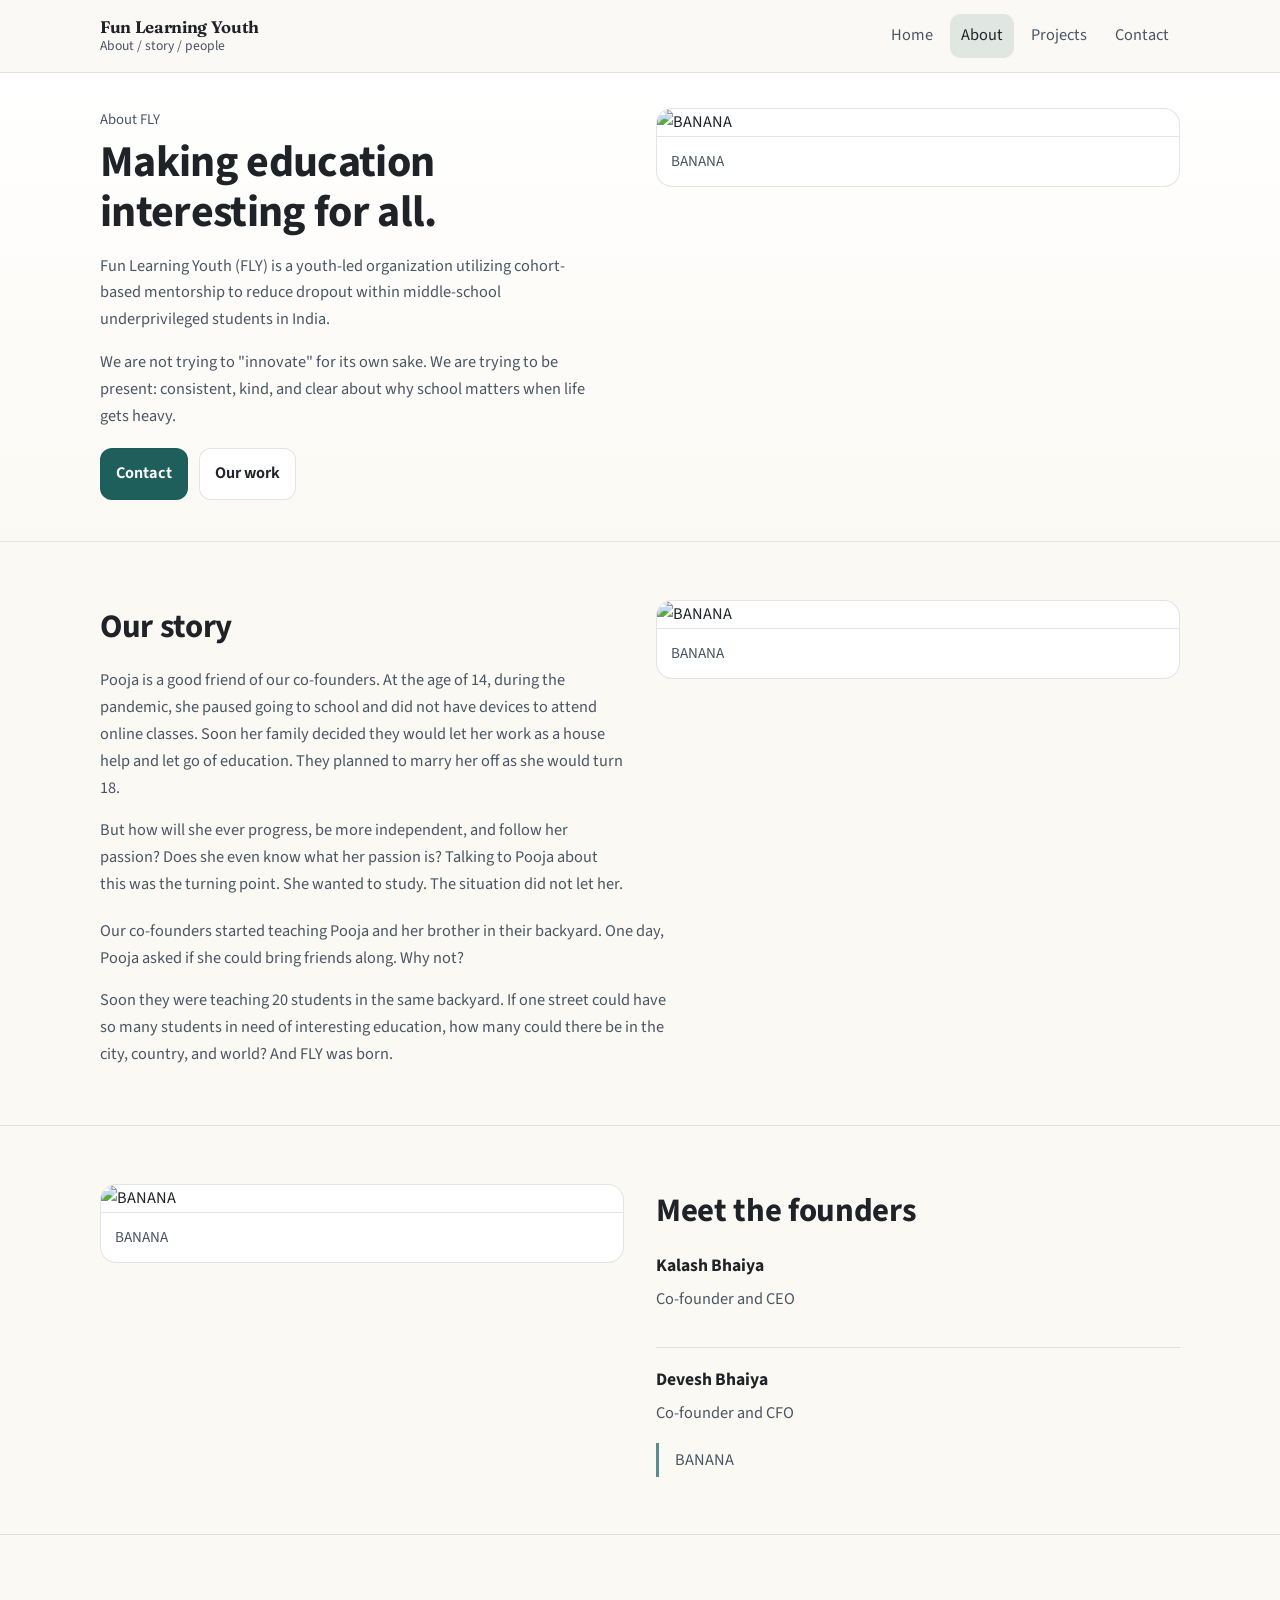
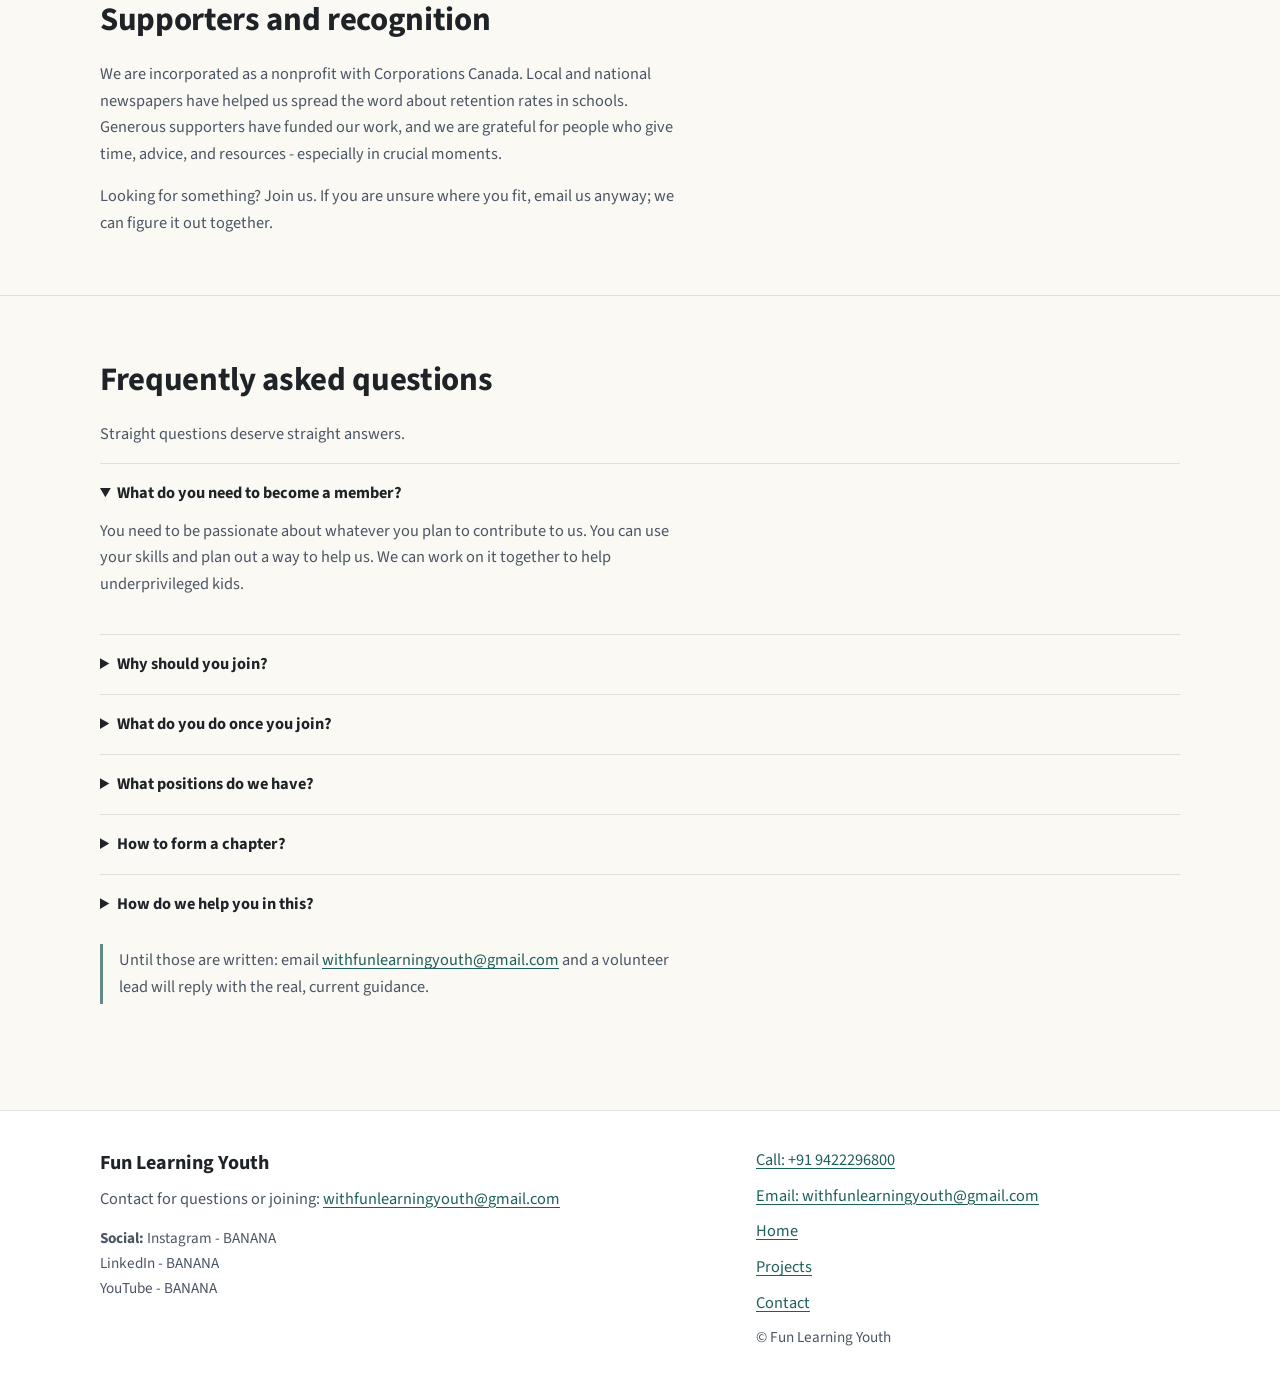
==== about.html @ 1b0cd058 "initial commit" ====
<!DOCTYPE html>
<html lang="en">
<head>
  <meta charset="UTF-8" />
  <meta name="viewport" content="width=device-width, initial-scale=1.0" />
  <title>About - Fun Learning Youth (FLY)</title>
  <meta
    name="description"
    content="About Fun Learning Youth (FLY): our story, founders, supporters, and frequently asked questions."
  />

  <link rel="preconnect" href="https://fonts.googleapis.com" />
  <link rel="preconnect" href="https://fonts.gstatic.com" crossorigin />
  <link
    href="https://fonts.googleapis.com/css2?family=Fraunces:opsz,wght@9..144,500..800&family=Source+Sans+3:wght@400;600;700&display=swap"
    rel="stylesheet"
  />

  <link rel="stylesheet" href="style.css" />
</head>
<body data-page="about">
  <a class="skip-link" href="#main">Skip to content</a>

  <!-- BANANA -->

  <header class="site-header">
    <div class="container header-inner">
      <a class="brand" href="index.html">
        <span class="brand-mark">Fun Learning Youth</span>
        <span class="brand-sub">About / story / people</span>
      </a>

      <button class="nav-toggle" type="button" data-nav-toggle aria-expanded="false" aria-controls="site-nav">
        <span class="visually-hidden">Menu</span>
        <span class="nav-toggle-lines" aria-hidden="true">
          <span></span><span></span><span></span>
        </span>
      </button>

      <nav id="site-nav" class="site-nav" data-site-nav aria-label="Primary">
        <a data-nav="home" href="index.html">Home</a>
        <a data-nav="about" href="about.html">About</a>
        <a data-nav="projects" href="projects.html">Projects</a>
        <a data-nav="contact" href="contact.html">Contact</a>
      </nav>
    </div>
  </header>

  <main id="main">
    <section class="hero">
      <div class="container split">
        <div>
          <p class="kicker">About FLY</p>
          <h1>Making education interesting for all.</h1>
          <p class="lede">
            Fun Learning Youth (FLY) is a youth-led organization utilizing cohort-based mentorship to reduce dropout
            within middle-school underprivileged students in India.
          </p>
          <p class="lede">
            We are not trying to "innovate" for its own sake. We are trying to be present: consistent, kind, and clear
            about why school matters when life gets heavy.
          </p>
          <div class="hero-actions">
            <a class="btn" href="contact.html">Contact</a>
            <a class="btn btn-ghost" href="projects.html">Our work</a>
          </div>
        </div>

        <figure class="figure">
          <img src="assets/photos/about-01.jpg" alt="BANANA" loading="lazy" decoding="async" />
          <figcaption>BANANA</figcaption>
        </figure>
      </div>
    </section>

    <section class="section">
      <div class="container split">
        <div>
          <h2>Our story</h2>
          <p>
            Pooja is a good friend of our co-founders. At the age of 14, during the pandemic, she paused going to
            school and did not have devices to attend online classes. Soon her family decided they would let her work
            as a house help and let go of education. They planned to marry her off as she would turn 18.
          </p>
          <p>
            But how will she ever progress, be more independent, and follow her passion? Does she even know what her
            passion is? Talking to Pooja about this was the turning point. She wanted to study. The situation did not
            let her.
          </p>
        </div>
        <figure class="figure">
          <img src="assets/photos/about-02.jpg" alt="BANANA" loading="lazy" decoding="async" />
          <figcaption>BANANA</figcaption>
        </figure>
      </div>

      <div class="container mt-md">
        <p>
          Our co-founders started teaching Pooja and her brother in their backyard. One day, Pooja asked if she could
          bring friends along. Why not?
        </p>
        <p>
          Soon they were teaching 20 students in the same backyard. If one street could have so many students in need
          of interesting education, how many could there be in the city, country, and world? And FLY was born.
        </p>
      </div>
    </section>

    <section class="section">
      <div class="container split">
        <figure class="figure">
          <img src="assets/photos/about-03.jpg" alt="BANANA" loading="lazy" decoding="async" />
          <figcaption>BANANA</figcaption>
        </figure>
        <div>
          <h2>Meet the founders</h2>
          <div class="whw whw-tight mt-sm">
            <div class="whw-item">
              <h3>Kalash Bhaiya</h3>
              <p class="tight">Co-founder and CEO</p>
            </div>
            <div class="whw-item">
              <h3>Devesh Bhaiya</h3>
              <p class="tight">Co-founder and CFO</p>
            </div>
          </div>
          <p class="note mt-sm">BANANA</p>
        </div>
      </div>
    </section>

    <section class="section">
      <div class="container">
        <h2>Supporters and recognition</h2>
        <p>
          We are incorporated as a nonprofit with Corporations Canada. Local and national newspapers have helped us
          spread the word about retention rates in schools. Generous supporters have funded our work, and we are
          grateful for people who give time, advice, and resources - especially in crucial moments.
        </p>
        <p>
          Looking for something? Join us. If you are unsure where you fit, email us anyway; we can figure it out
          together.
        </p>
      </div>
    </section>

    <section class="section">
      <div class="container">
        <h2>Frequently asked questions</h2>
        <p class="lede">Straight questions deserve straight answers.</p>

        <div class="faq">
          <details open>
            <summary>What do you need to become a member?</summary>
            <p>
              You need to be passionate about whatever you plan to contribute to us. You can use your skills and plan
              out a way to help us. We can work on it together to help underprivileged kids.
            </p>
          </details>
        </div>

        <div class="faq mt-md">
          <details>
            <summary>Why should you join?</summary>
            <p>BANANA</p>
          </details>
          <details>
            <summary>What do you do once you join?</summary>
            <p>BANANA</p>
          </details>
          <details>
            <summary>What positions do we have?</summary>
            <p>BANANA</p>
          </details>
          <details>
            <summary>How to form a chapter?</summary>
            <p>BANANA</p>
          </details>
          <details>
            <summary>How do we help you in this?</summary>
            <p>BANANA</p>
          </details>
          <p class="note">
            Until those are written: email
            <a href="mailto:withfunlearningyouth@gmail.com">withfunlearningyouth@gmail.com</a>
            and a volunteer lead will reply with the real, current guidance.
          </p>
        </div>
      </div>
    </section>
  </main>

  <footer class="site-footer">
    <div class="container footer-grid">
      <div>
        <p class="footer-title">Fun Learning Youth</p>
        <p class="footer-muted">
          Contact for questions or joining:
          <a href="mailto:withfunlearningyouth@gmail.com">withfunlearningyouth@gmail.com</a>
        </p>
        <p class="small mt-sm">
          <strong>Social:</strong>
          Instagram - <span class="small">BANANA</span><br />
          LinkedIn - <span class="small">BANANA</span><br />
          YouTube - <span class="small">BANANA</span>
        </p>
      </div>
      <div class="footer-links">
        <a href="tel:+919422296800">Call: +91 9422296800</a>
        <a href="mailto:withfunlearningyouth@gmail.com">Email: withfunlearningyouth@gmail.com</a>
        <a href="index.html">Home</a>
        <a href="projects.html">Projects</a>
        <a href="contact.html">Contact</a>
        <span class="small">© Fun Learning Youth</span>
      </div>
    </div>
  </footer>

  <script src="script.js" defer></script>
</body>
</html>
---- style.css ----
/* Fun Learning Youth (FLY)
   Replace images under assets/photos/ (see HTML comments for exact filenames).
*/

:root {
  --paper: #fbf9f4;
  --ink: #1f2328;
  --muted: #4b5563;
  --line: rgba(31, 35, 40, 0.12);
  --accent: #1f5f5b; /* deep teal */
  --accent-2: #8a5a2b; /* warm earth (use sparingly) */
  --paper-2: #f3efe7;
  --shadow: 0 10px 30px rgba(17, 24, 39, 0.08);
}

*,
*::before,
*::after {
  box-sizing: border-box;
}

html {
  color-scheme: light;
}

body {
  margin: 0;
  font-family: "Source Sans 3", system-ui, -apple-system, Segoe UI, Roboto, Helvetica, Arial,
    "Apple Color Emoji", "Segoe UI Emoji";
  color: var(--ink);
  background: var(--paper);
  line-height: 1.65;
  font-size: 1.02rem;
}

button,
input,
textarea,
select {
  font: inherit;
  color: inherit;
}

img {
  max-width: 100%;
  height: auto;
  display: block;
}

a {
  color: var(--accent);
  text-decoration-thickness: 1px;
  text-underline-offset: 0.18em;
}

a:hover {
  text-decoration-thickness: 2px;
}

:focus-visible {
  outline: 3px solid rgba(31, 95, 91, 0.35);
  outline-offset: 3px;
}

.skip-link {
  position: absolute;
  left: -999px;
  top: 0.75rem;
  padding: 0.55rem 0.75rem;
  background: #fff;
  border: 1px solid var(--line);
  border-radius: 10px;
  z-index: 1000;
}

.skip-link:focus {
  left: 0.75rem;
}

.container {
  width: min(1080px, 92%);
  margin: 0 auto;
}

.site-header {
  position: sticky;
  top: 0;
  z-index: 50;
  background: color-mix(in srgb, var(--paper) 92%, white);
  border-bottom: 1px solid var(--line);
  backdrop-filter: blur(10px);
}

.header-inner {
  display: flex;
  align-items: center;
  justify-content: space-between;
  gap: 1rem;
  padding: 0.85rem 0;
}

.brand {
  display: flex;
  flex-direction: column;
  gap: 0.1rem;
  text-decoration: none;
  color: inherit;
}

.brand-mark {
  font-family: "Fraunces", Georgia, "Times New Roman", serif;
  font-weight: 650;
  letter-spacing: -0.02em;
  font-size: 1.05rem;
  line-height: 1.1;
}

.brand-sub {
  font-size: 0.85rem;
  color: var(--muted);
  line-height: 1.2;
}

.nav-toggle {
  display: none;
  border: 1px solid var(--line);
  background: #fff;
  border-radius: 12px;
  padding: 0.55rem 0.65rem;
  cursor: pointer;
  font: inherit;
  color: var(--ink);
}

.nav-toggle-lines {
  display: inline-flex;
  flex-direction: column;
  gap: 6px;
  width: 22px;
}

.nav-toggle-lines span {
  height: 2px;
  background: var(--ink);
  border-radius: 2px;
}

.site-nav {
  display: flex;
  align-items: center;
  gap: 0.35rem;
}

.site-nav a {
  text-decoration: none;
  color: var(--muted);
  padding: 0.55rem 0.7rem;
  border-radius: 10px;
}

.site-nav a:hover {
  color: var(--ink);
  background: rgba(31, 95, 91, 0.08);
}

.site-nav a[aria-current="page"] {
  color: var(--ink);
  background: rgba(31, 95, 91, 0.12);
}

main {
  padding-bottom: 3rem;
}

.hero {
  padding: 2.2rem 0 2.6rem;
  border-bottom: 1px solid var(--line);
  background: linear-gradient(to bottom, #fff, var(--paper));
}

.hero-grid {
  display: grid;
  grid-template-columns: 1.05fr 0.95fr;
  gap: clamp(1.25rem, 3vw, 2.25rem);
  align-items: start;
}

.hero h1 {
  margin: 0.35rem 0 0.85rem;
  font-family: "Source Sans 3", system-ui, -apple-system, Segoe UI, Roboto, Helvetica, Arial,
    "Apple Color Emoji", "Segoe UI Emoji";
  font-weight: 700;
  letter-spacing: -0.015em;
  line-height: 1.15;
  font-size: clamp(1.95rem, 4vw, 2.75rem);
}

.kicker {
  margin: 0;
  font-size: 0.92rem;
  color: var(--muted);
}

.lede {
  margin: 0 0 1rem;
  color: var(--muted);
  max-width: 62ch;
}

.lede.tight-bottom {
  margin-bottom: 1rem;
}

.hero-actions {
  display: flex;
  flex-wrap: wrap;
  gap: 0.65rem;
  margin-top: 1.1rem;
}

.hero-actions.flush {
  margin-top: 0;
}

.btn {
  display: inline-flex;
  align-items: center;
  justify-content: center;
  gap: 0.35rem;
  border-radius: 12px;
  padding: 0.72rem 0.95rem;
  border: 1px solid color-mix(in srgb, var(--accent) 55%, var(--line));
  background: var(--accent);
  color: #fff;
  text-decoration: none;
  font-weight: 650;
}

.btn:hover {
  filter: brightness(0.98);
}

.btn-ghost {
  background: #fff;
  color: var(--ink);
  border-color: var(--line);
  font-weight: 650;
}

.btn-ghost:hover {
  background: rgba(31, 95, 91, 0.06);
}

.slider {
  border: 1px solid var(--line);
  border-radius: 16px;
  overflow: hidden;
  background: #fff;
  box-shadow: var(--shadow);
}

.slider-viewport {
  position: relative;
  aspect-ratio: 4 / 3;
  background: var(--paper-2);
}

.slider-track {
  display: flex;
  height: 100%;
  transform: translateX(calc(var(--slide, 0) * -100%));
  transition: transform 520ms cubic-bezier(0.2, 0.8, 0.2, 1);
}

.slide {
  min-width: 100%;
  height: 100%;
}

.slide img {
  width: 100%;
  height: 100%;
  object-fit: cover;
}

.slider-caption {
  padding: 0.85rem 0.95rem;
  border-top: 1px solid var(--line);
  display: flex;
  align-items: flex-start;
  justify-content: space-between;
  gap: 0.75rem;
}

.slider-caption p {
  margin: 0;
  color: var(--muted);
  font-size: 0.95rem;
  max-width: 62ch;
}

.slider-controls {
  display: inline-flex;
  gap: 0.45rem;
  flex-shrink: 0;
}

.icon-btn {
  border: 1px solid var(--line);
  background: #fff;
  border-radius: 12px;
  width: 40px;
  height: 40px;
  cursor: pointer;
  font: inherit;
  color: var(--ink);
}

.icon-btn:hover {
  background: rgba(31, 95, 91, 0.06);
}

.slider-dots {
  display: flex;
  gap: 0.35rem;
  align-items: center;
  padding: 0.65rem 0.95rem 0.85rem;
  border-top: 1px solid var(--line);
}

.dot {
  width: 9px;
  height: 9px;
  border-radius: 999px;
  border: 1px solid color-mix(in srgb, var(--line) 70%, var(--ink));
  background: transparent;
  padding: 0;
  cursor: pointer;
}

.dot[aria-current="true"] {
  background: var(--accent);
  border-color: color-mix(in srgb, var(--accent) 70%, var(--line));
}

.section {
  padding: clamp(2.4rem, 5vw, 3.6rem) 0;
}

.section + .section {
  border-top: 1px solid var(--line);
}

.section h2 {
  margin: 0 0 0.85rem;
  font-family: "Source Sans 3", system-ui, -apple-system, Segoe UI, Roboto, Helvetica, Arial,
    "Apple Color Emoji", "Segoe UI Emoji";
  font-weight: 700;
  letter-spacing: -0.01em;
  font-size: clamp(1.55rem, 2.6vw, 2.05rem);
}

.section p {
  margin: 0 0 0.95rem;
  color: var(--muted);
  max-width: 72ch;
}

.section p:last-child {
  margin-bottom: 0;
}

.split {
  display: grid;
  grid-template-columns: 1fr 1fr;
  gap: clamp(1.1rem, 3vw, 2rem);
  align-items: start;
}

.stats {
  display: grid;
  grid-template-columns: repeat(3, minmax(0, 1fr));
  gap: 1rem;
  padding: 1rem 0 0;
}

.stat {
  padding: 1rem 0;
  border-top: 1px solid var(--line);
}

.stat strong {
  display: block;
  font-family: "Fraunces", Georgia, "Times New Roman", serif;
  font-size: clamp(1.55rem, 2.6vw, 2rem);
  letter-spacing: -0.02em;
  color: var(--ink);
}

.stat span {
  display: block;
  margin-top: 0.25rem;
  color: var(--muted);
  font-size: 0.98rem;
}

.whw {
  display: grid;
  grid-template-columns: 1fr;
  gap: 1.1rem;
}

.whw-item {
  padding: 1.05rem 0;
  border-top: 1px solid var(--line);
}

.whw-item h3 {
  margin: 0 0 0.35rem;
  font-size: 1.1rem;
  letter-spacing: -0.005em;
  color: var(--ink);
  font-weight: 700;
}

.whw-item p {
  margin: 0;
}

.locations {
  columns: 2;
  column-gap: 2.25rem;
  margin: 0.25rem 0 0;
  padding-left: 1.1rem;
  color: var(--muted);
}

.locations li {
  break-inside: avoid;
  margin: 0 0 0.55rem;
}

.note {
  border-left: 3px solid color-mix(in srgb, var(--accent) 65%, var(--line));
  padding: 0.2rem 0 0.2rem 1rem;
  margin: 1rem 0 0;
  color: var(--muted);
}

.figure {
  margin: 0;
  border: 1px solid var(--line);
  border-radius: 16px;
  overflow: hidden;
  background: #fff;
}

.figure figcaption {
  padding: 0.75rem 0.85rem;
  border-top: 1px solid var(--line);
  color: var(--muted);
  font-size: 0.95rem;
}

.prose {
  max-width: 72ch;
}

.project {
  padding: 1.35rem 0;
  border-top: 1px solid var(--line);
  display: grid;
  grid-template-columns: minmax(0, 1.1fr) minmax(0, 0.9fr);
  gap: clamp(1rem, 3vw, 1.75rem);
  align-items: start;
}

.project:first-of-type {
  border-top: none;
  padding-top: 0.25rem;
}

.project h3 {
  margin: 0 0 0.45rem;
  font-family: "Source Sans 3", system-ui, -apple-system, Segoe UI, Roboto, Helvetica, Arial,
    "Apple Color Emoji", "Segoe UI Emoji";
  font-size: 1.35rem;
  letter-spacing: -0.01em;
  font-weight: 700;
}

.meta {
  margin: 0 0 0.75rem;
  color: var(--muted);
  font-size: 0.98rem;
}

.faq details {
  border-top: 1px solid var(--line);
  padding: 1rem 0;
}

.faq summary {
  cursor: pointer;
  font-weight: 700;
  color: var(--ink);
}

.faq p {
  margin: 0.65rem 0 0;
}

.plain-list {
  margin: 0.75rem 0 0;
  padding-left: 1.1rem;
  color: var(--muted);
}

.plain-list li {
  margin: 0 0 0.45rem;
}

.contact-grid {
  display: grid;
  grid-template-columns: 1fr 1fr;
  gap: clamp(1rem, 3vw, 2rem);
  align-items: start;
}

.field {
  display: grid;
  gap: 0.35rem;
  margin: 0 0 0.85rem;
}

.field span {
  font-weight: 700;
  color: var(--ink);
  font-size: 0.95rem;
}

.field input,
.field textarea,
.field select {
  width: 100%;
  border: 1px solid var(--line);
  border-radius: 12px;
  padding: 0.75rem 0.8rem;
  font: inherit;
  background: #fff;
  color: var(--ink);
}

.field textarea {
  resize: vertical;
  min-height: 140px;
}

.field select {
  cursor: pointer;
}

.stack {
  display: grid;
  gap: 0.2rem;
}

.site-footer {
  border-top: 1px solid var(--line);
  background: #fff;
  padding: 2.25rem 0;
}

.footer-grid {
  display: grid;
  grid-template-columns: 1.2fr 0.8fr;
  gap: 1.25rem;
  align-items: start;
}

.footer-title {
  margin: 0 0 0.35rem;
  font-family: "Source Sans 3", system-ui, -apple-system, Segoe UI, Roboto, Helvetica, Arial,
    "Apple Color Emoji", "Segoe UI Emoji";
  font-weight: 700;
  font-size: 1.25rem;
}

.footer-muted {
  margin: 0;
  color: var(--muted);
  max-width: 62ch;
}

.footer-links {
  display: grid;
  gap: 0.55rem;
  justify-items: start;
}

.small {
  font-size: 0.95rem;
  color: var(--muted);
}

.tight {
  margin: 0;
}

.visually-hidden {
  position: absolute !important;
  height: 1px;
  width: 1px;
  overflow: hidden;
  clip: rect(1px, 1px, 1px, 1px);
  white-space: nowrap;
}

.mt-sm {
  margin-top: 0.85rem;
}

.mt-md {
  margin-top: 1.25rem;
}

.mt-lg {
  margin-top: 1.75rem;
}

.whw-tight .whw-item:first-child {
  border-top: 0;
  padding-top: 0;
}

@media (max-width: 900px) {
  .hero-grid,
  .split,
  .contact-grid,
  .footer-grid,
  .project {
    grid-template-columns: 1fr;
  }

  .stats {
    grid-template-columns: 1fr;
  }

  .locations {
    columns: 1;
  }

  .nav-toggle {
    display: inline-flex;
    align-items: center;
    justify-content: center;
  }

  .site-nav {
    position: fixed;
    inset: 0 0 auto 0;
    top: calc(64px + env(safe-area-inset-top));
    padding: 0.75rem;
    margin: 0.75rem;
    border: 1px solid var(--line);
    border-radius: 16px;
    background: #fff;
    box-shadow: var(--shadow);
    flex-direction: column;
    align-items: stretch;
    gap: 0.25rem;
    transform: translateY(-8px);
    opacity: 0;
    pointer-events: none;
    transition: opacity 180ms ease, transform 180ms ease;
  }

  body.nav-open .site-nav {
    opacity: 1;
    transform: translateY(0);
    pointer-events: auto;
  }

  .site-nav a {
    padding: 0.75rem 0.85rem;
  }
}

@media (prefers-reduced-motion: reduce) {
  .slider-track {
    transition: none;
  }
}
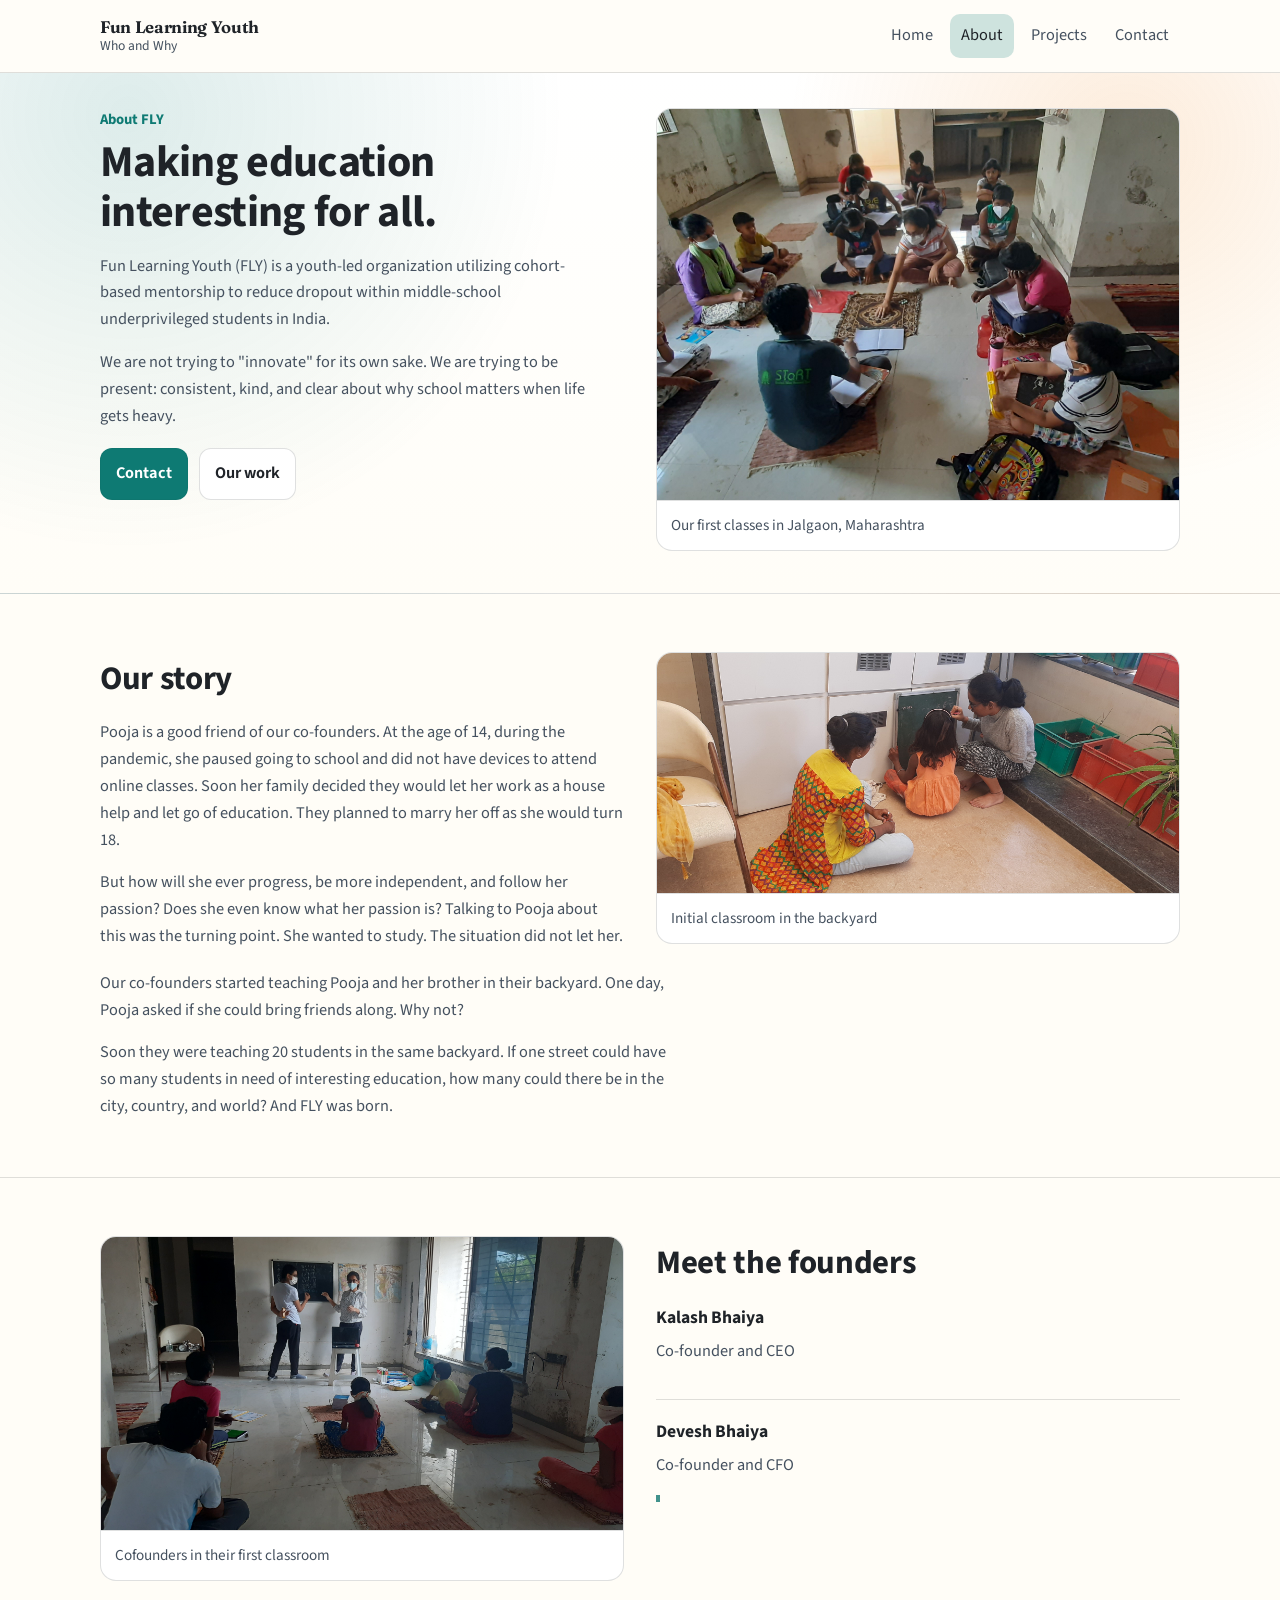
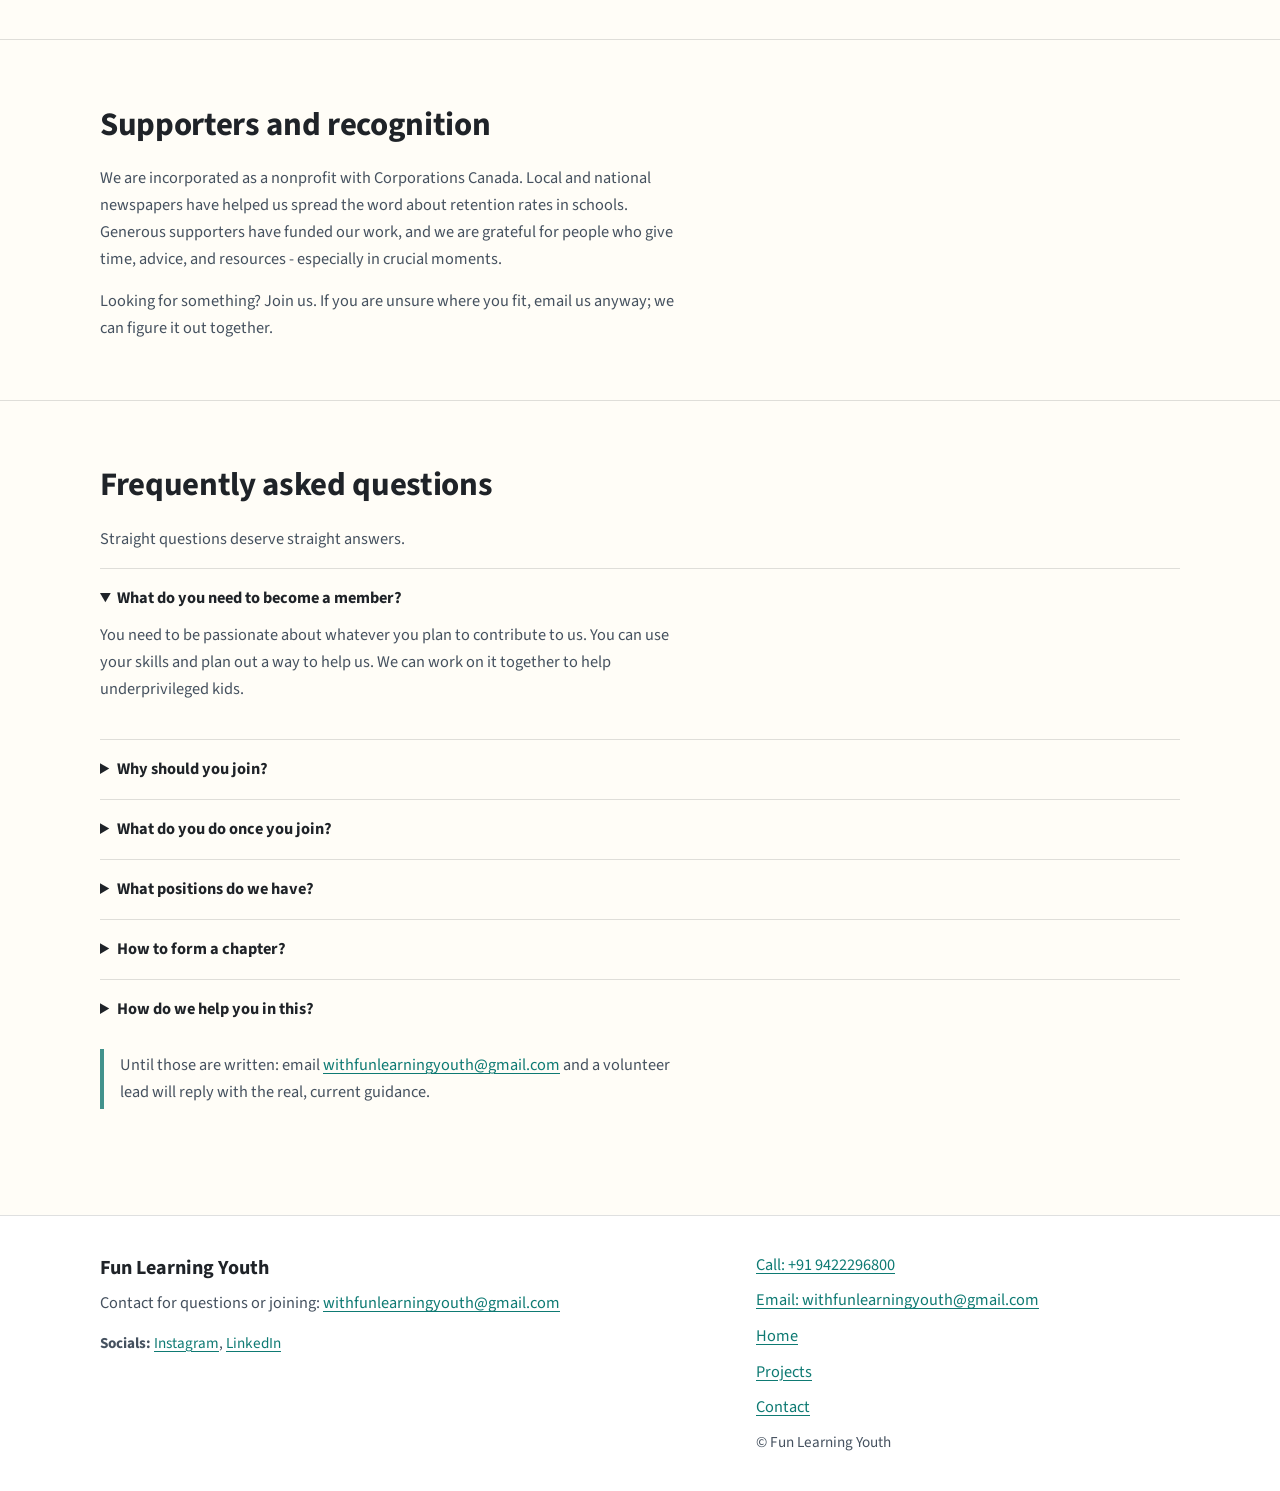
==== commit 347bc3a1: "major update: added pictures, fixed text" ====
--- a/about.html
+++ b/about.html
@@ -27,7 +27,7 @@
     <div class="container header-inner">
       <a class="brand" href="index.html">
         <span class="brand-mark">Fun Learning Youth</span>
-        <span class="brand-sub">About / story / people</span>
+        <span class="brand-sub">Who and Why</span>
       </a>
 
       <button class="nav-toggle" type="button" data-nav-toggle aria-expanded="false" aria-controls="site-nav">
@@ -66,9 +66,9 @@
           </div>
         </div>
 
-        <figure class="figure">
-          <img src="assets/photos/about-01.jpg" alt="BANANA" loading="lazy" decoding="async" />
-          <figcaption>BANANA</figcaption>
+        <figure class="figure hero-photo">
+          <img src="assets/photos/about-01.jpg" alt="our-first-classes" loading="lazy" decoding="async" />
+          <figcaption>Our first classes in Jalgaon, Maharashtra</figcaption>
         </figure>
       </div>
     </section>
@@ -89,8 +89,8 @@
           </p>
         </div>
         <figure class="figure">
-          <img src="assets/photos/about-02.jpg" alt="BANANA" loading="lazy" decoding="async" />
-          <figcaption>BANANA</figcaption>
+          <img src="assets/photos/about-02.jpg" alt="initial-classroom" loading="lazy" decoding="async" />
+          <figcaption>Initial classroom in the backyard</figcaption>
         </figure>
       </div>
 
@@ -109,8 +109,8 @@
     <section class="section">
       <div class="container split">
         <figure class="figure">
-          <img src="assets/photos/about-03.jpg" alt="BANANA" loading="lazy" decoding="async" />
-          <figcaption>BANANA</figcaption>
+          <img src="assets/photos/about-03.jpg" alt="Cofounders in their first classroom" loading="lazy" decoding="async" />
+          <figcaption>Cofounders in their first classroom</figcaption>
         </figure>
         <div>
           <h2>Meet the founders</h2>
@@ -124,7 +124,7 @@
               <p class="tight">Co-founder and CFO</p>
             </div>
           </div>
-          <p class="note mt-sm">BANANA</p>
+          <p class="note mt-sm"></p>
         </div>
       </div>
     </section>
@@ -162,23 +162,23 @@
         <div class="faq mt-md">
           <details>
             <summary>Why should you join?</summary>
-            <p>BANANA</p>
+            <p>Interact with students on the ground and solve real problems, with a community of highly driven individuals with a passion for social transformation.</p>
           </details>
           <details>
             <summary>What do you do once you join?</summary>
-            <p>BANANA</p>
+            <p>Based on your skills and interests, we can use your help in various ways for the mission.</p>
           </details>
           <details>
             <summary>What positions do we have?</summary>
-            <p>BANANA</p>
+            <p>Positions are super seubjective, based on your interests. We are always looking for people who can teach, and have access to community. More positions might look like storytellers, community organizers, researchers, and engineers. For now, the roles are volunteer-based and remote.</p>
           </details>
           <details>
             <summary>How to form a chapter?</summary>
-            <p>BANANA</p>
+            <p>Reach out to your local community members and schools, find 1-2 students who you think are at risk of dropping out, and start teaching them. More will follow.</p>
           </details>
           <details>
             <summary>How do we help you in this?</summary>
-            <p>BANANA</p>
+            <p>Access to community, resources, stipends, and more. We try to provide the best support we can.</p>
           </details>
           <p class="note">
             Until those are written: email
@@ -199,10 +199,9 @@
           <a href="mailto:withfunlearningyouth@gmail.com">withfunlearningyouth@gmail.com</a>
         </p>
         <p class="small mt-sm">
-          <strong>Social:</strong>
-          Instagram - <span class="small">BANANA</span><br />
-          LinkedIn - <span class="small">BANANA</span><br />
-          YouTube - <span class="small">BANANA</span>
+          <strong>Socials:</strong>
+          <a href="https://www.instagram.com/funlearningyouth/">Instagram</a>,
+          <a href="https://www.linkedin.com/company/funlearningyouth/">LinkedIn</a><br />
         </p>
       </div>
       <div class="footer-links">
--- a/style.css
+++ b/style.css
@@ -3,13 +3,17 @@
 */
 
 :root {
-  --paper: #fbf9f4;
+  --paper: #fffdf7;
   --ink: #1f2328;
-  --muted: #4b5563;
-  --line: rgba(31, 35, 40, 0.12);
-  --accent: #1f5f5b; /* deep teal */
-  --accent-2: #8a5a2b; /* warm earth (use sparingly) */
-  --paper-2: #f3efe7;
+  --muted: #45515f;
+  --line: rgba(31, 35, 40, 0.14);
+  --accent: #0e7a73; /* primary teal */
+  --accent-2: #f08a24; /* warm orange */
+  --accent-3: #7356e6; /* playful purple */
+  --paper-2: #f5f2e9;
+  --surface: #fff;
+  --soft-teal: #e9f7f6;
+  --soft-orange: #fff3e3;
   --shadow: 0 10px 30px rgba(17, 24, 39, 0.08);
 }
 
@@ -86,7 +90,7 @@
   position: sticky;
   top: 0;
   z-index: 50;
-  background: color-mix(in srgb, var(--paper) 92%, white);
+  background: color-mix(in srgb, var(--paper) 90%, white);
   border-bottom: 1px solid var(--line);
   backdrop-filter: blur(10px);
 }
@@ -160,12 +164,12 @@
 
 .site-nav a:hover {
   color: var(--ink);
-  background: rgba(31, 95, 91, 0.08);
+  background: rgba(14, 122, 115, 0.12);
 }
 
 .site-nav a[aria-current="page"] {
   color: var(--ink);
-  background: rgba(31, 95, 91, 0.12);
+  background: rgba(14, 122, 115, 0.2);
 }
 
 main {
@@ -175,7 +179,10 @@
 .hero {
   padding: 2.2rem 0 2.6rem;
   border-bottom: 1px solid var(--line);
-  background: linear-gradient(to bottom, #fff, var(--paper));
+  background:
+    radial-gradient(circle at 10% 8%, rgba(14, 122, 115, 0.14), transparent 35%),
+    radial-gradient(circle at 88% 14%, rgba(240, 138, 36, 0.16), transparent 28%),
+    linear-gradient(to bottom, #ffffff, var(--paper));
 }
 
 .hero-grid {
@@ -198,7 +205,8 @@
 .kicker {
   margin: 0;
   font-size: 0.92rem;
-  color: var(--muted);
+  color: var(--accent);
+  font-weight: 700;
 }
 
 .lede {
@@ -229,7 +237,7 @@
   gap: 0.35rem;
   border-radius: 12px;
   padding: 0.72rem 0.95rem;
-  border: 1px solid color-mix(in srgb, var(--accent) 55%, var(--line));
+  border: 1px solid color-mix(in srgb, var(--accent) 65%, var(--line));
   background: var(--accent);
   color: #fff;
   text-decoration: none;
@@ -237,7 +245,7 @@
 }
 
 .btn:hover {
-  filter: brightness(0.98);
+  filter: brightness(1.05);
 }
 
 .btn-ghost {
@@ -248,7 +256,7 @@
 }
 
 .btn-ghost:hover {
-  background: rgba(31, 95, 91, 0.06);
+  background: rgba(14, 122, 115, 0.09);
 }
 
 .slider {
@@ -317,7 +325,7 @@
 }
 
 .icon-btn:hover {
-  background: rgba(31, 95, 91, 0.06);
+  background: rgba(14, 122, 115, 0.1);
 }
 
 .slider-dots {
@@ -351,6 +359,14 @@
   border-top: 1px solid var(--line);
 }
 
+.section.tint {
+  background: linear-gradient(to bottom, #fff, var(--soft-teal));
+}
+
+.section.pop {
+  background: linear-gradient(to bottom, #fff, var(--soft-orange));
+}
+
 .section h2 {
   margin: 0 0 0.85rem;
   font-family: "Source Sans 3", system-ui, -apple-system, Segoe UI, Roboto, Helvetica, Arial,
@@ -385,8 +401,10 @@
 }
 
 .stat {
-  padding: 1rem 0;
-  border-top: 1px solid var(--line);
+  padding: 1rem;
+  border: 1px solid var(--line);
+  border-radius: 14px;
+  background: var(--surface);
 }
 
 .stat strong {
@@ -394,7 +412,7 @@
   font-family: "Fraunces", Georgia, "Times New Roman", serif;
   font-size: clamp(1.55rem, 2.6vw, 2rem);
   letter-spacing: -0.02em;
-  color: var(--ink);
+  color: var(--accent);
 }
 
 .stat span {
@@ -425,6 +443,142 @@
 
 .whw-item p {
   margin: 0;
+}
+
+.approach-layout {
+  margin-top: 1rem;
+  display: grid;
+  grid-template-columns: 1fr 1fr;
+  gap: 1rem;
+  align-items: center;
+}
+
+.section-story .container > p {
+  max-width: 68ch;
+}
+
+.section-mission,
+.section-story {
+  min-height: 125vh;
+}
+
+.story-scroll {
+  margin-top: 1rem;
+  min-height: 125vh;
+}
+
+.story-sticky {
+  position: sticky;
+  top: 84px;
+  height: calc(100vh - 124px);
+  display: block;
+}
+
+.approach-media {
+  margin: 0;
+  border: 0;
+  border-radius: 0;
+  overflow: visible;
+  background: transparent;
+}
+
+.approach-media img {
+  width: 100%;
+  aspect-ratio: 4 / 3;
+  object-fit: cover;
+  border-radius: 14px;
+}
+
+.approach-media figcaption {
+  padding: 0.5rem 0.1rem 0;
+  border-top: 0;
+  font-size: 0.9rem;
+  color: var(--muted);
+}
+
+.story-cards {
+  position: relative;
+  height: 100%;
+}
+
+.story-progress {
+  position: absolute;
+  right: -28px;
+  top: 50%;
+  transform: translateY(-50%);
+  display: grid;
+  gap: 8px;
+}
+
+.story-dot {
+  width: 8px;
+  height: 8px;
+  border-radius: 999px;
+  background: rgba(31, 35, 40, 0.18);
+  transition: background 180ms ease, transform 180ms ease;
+}
+
+.story-dot.active {
+  background: rgba(31, 35, 40, 0.32);
+  transform: scale(1.1);
+}
+
+.story-card {
+  position: absolute;
+  inset: 0;
+  display: grid;
+  grid-template-columns: 1fr 1fr;
+  gap: 1rem;
+  align-items: center;
+  opacity: 0;
+  transform: translateY(24px) scale(0.985);
+  transition: opacity 300ms ease, transform 300ms ease;
+  pointer-events: none;
+  padding: 0.9rem;
+  border-radius: 16px;
+  border: 1px solid var(--line);
+  overflow: hidden;
+  background: var(--paper);
+}
+
+.story-card.active {
+  opacity: 1;
+  transform: translateY(0) scale(1);
+  pointer-events: auto;
+}
+
+.story-card h3 {
+  margin: 0;
+  font-size: clamp(1.3rem, 2.2vw, 1.8rem);
+  line-height: 1.1;
+}
+
+.story-card p {
+  margin: 0;
+  font-size: 1.06rem;
+  max-width: 42ch;
+}
+
+.story-media img {
+  width: 100%;
+  height: 100%;
+  min-height: 0;
+  object-fit: cover;
+}
+
+.story-copy {
+  display: grid;
+  align-content: center;
+  gap: 0.55rem;
+  min-width: 0;
+}
+
+.story-media {
+  height: 100%;
+  display: block;
+  border-radius: 14px;
+  overflow: hidden;
+  background: #fff;
 }
 
 .locations {
@@ -441,7 +595,7 @@
 }
 
 .note {
-  border-left: 3px solid color-mix(in srgb, var(--accent) 65%, var(--line));
+  border-left: 4px solid color-mix(in srgb, var(--accent) 75%, var(--line));
   padding: 0.2rem 0 0.2rem 1rem;
   margin: 1rem 0 0;
   color: var(--muted);
@@ -462,6 +616,12 @@
   font-size: 0.95rem;
 }
 
+.hero-photo img {
+  width: 100%;
+  aspect-ratio: 4 / 3;
+  object-fit: cover;
+}
+
 .prose {
   max-width: 72ch;
 }
@@ -474,6 +634,77 @@
   gap: clamp(1rem, 3vw, 1.75rem);
   align-items: start;
 }
+
+.city-grid {
+  margin-top: 1rem;
+  display: grid;
+  grid-template-columns: repeat(4, minmax(0, 1fr));
+  gap: 0.9rem;
+}
+
+.city-card {
+  margin: 0;
+  border: 1px solid var(--line);
+  border-radius: 14px;
+  overflow: hidden;
+  background: #fff;
+}
+
+.city-card img {
+  width: 100%;
+  height: 210px;
+  object-fit: cover;
+}
+
+.city-card figcaption {
+  padding: 0.7rem 0.8rem;
+  border-top: 1px solid var(--line);
+  display: grid;
+  gap: 0.2rem;
+}
+
+.city-card figcaption strong {
+  color: var(--ink);
+  font-size: 0.98rem;
+}
+
+.city-card figcaption span {
+  color: var(--muted);
+  font-size: 0.88rem;
+}
+
+.project-feature {
+  margin-top: 1rem;
+  display: grid;
+  grid-template-columns: 1.15fr 0.85fr;
+  gap: 1rem;
+  align-items: start;
+}
+
+.developments {
+  margin-top: 1.15rem;
+  display: grid;
+  grid-template-columns: repeat(3, minmax(0, 1fr));
+  gap: 0.9rem;
+}
+
+.development {
+  border: 1px solid var(--line);
+  border-radius: 14px;
+  padding: 1rem;
+  background: var(--surface);
+}
+
+.development h3 {
+  margin: 0 0 0.45rem;
+  font-size: 1.12rem;
+  color: var(--ink);
+}
+
+.development p {
+  margin: 0;
+}
+
 
 .project:first-of-type {
   border-top: none;
@@ -638,12 +869,63 @@
   .split,
   .contact-grid,
   .footer-grid,
-  .project {
+  .project,
+  .project-feature {
+    grid-template-columns: 1fr;
+  }
+
+  .story-scroll {
+    min-height: auto;
+  }
+
+  .section-mission,
+  .section-story {
+    min-height: auto;
+  }
+
+  .story-sticky {
+    position: static;
+    height: auto;
+  }
+
+  .story-cards {
+    display: grid;
+    gap: 0.75rem;
+    height: auto;
+  }
+
+  .story-progress {
+    display: none;
+  }
+
+  .story-card {
+    position: static;
+    grid-template-columns: 1fr;
+    opacity: 1;
+    transform: none;
+    pointer-events: auto;
+    padding: 0.85rem;
+  }
+
+  .story-media img {
+    min-height: 0;
+    aspect-ratio: 4 / 3;
+  }
+
+  .city-grid {
+    grid-template-columns: repeat(2, minmax(0, 1fr));
+  }
+
+  .developments {
     grid-template-columns: 1fr;
   }
 
   .stats {
     grid-template-columns: 1fr;
+  }
+
+  .city-card img {
+    height: 190px;
   }
 
   .locations {
